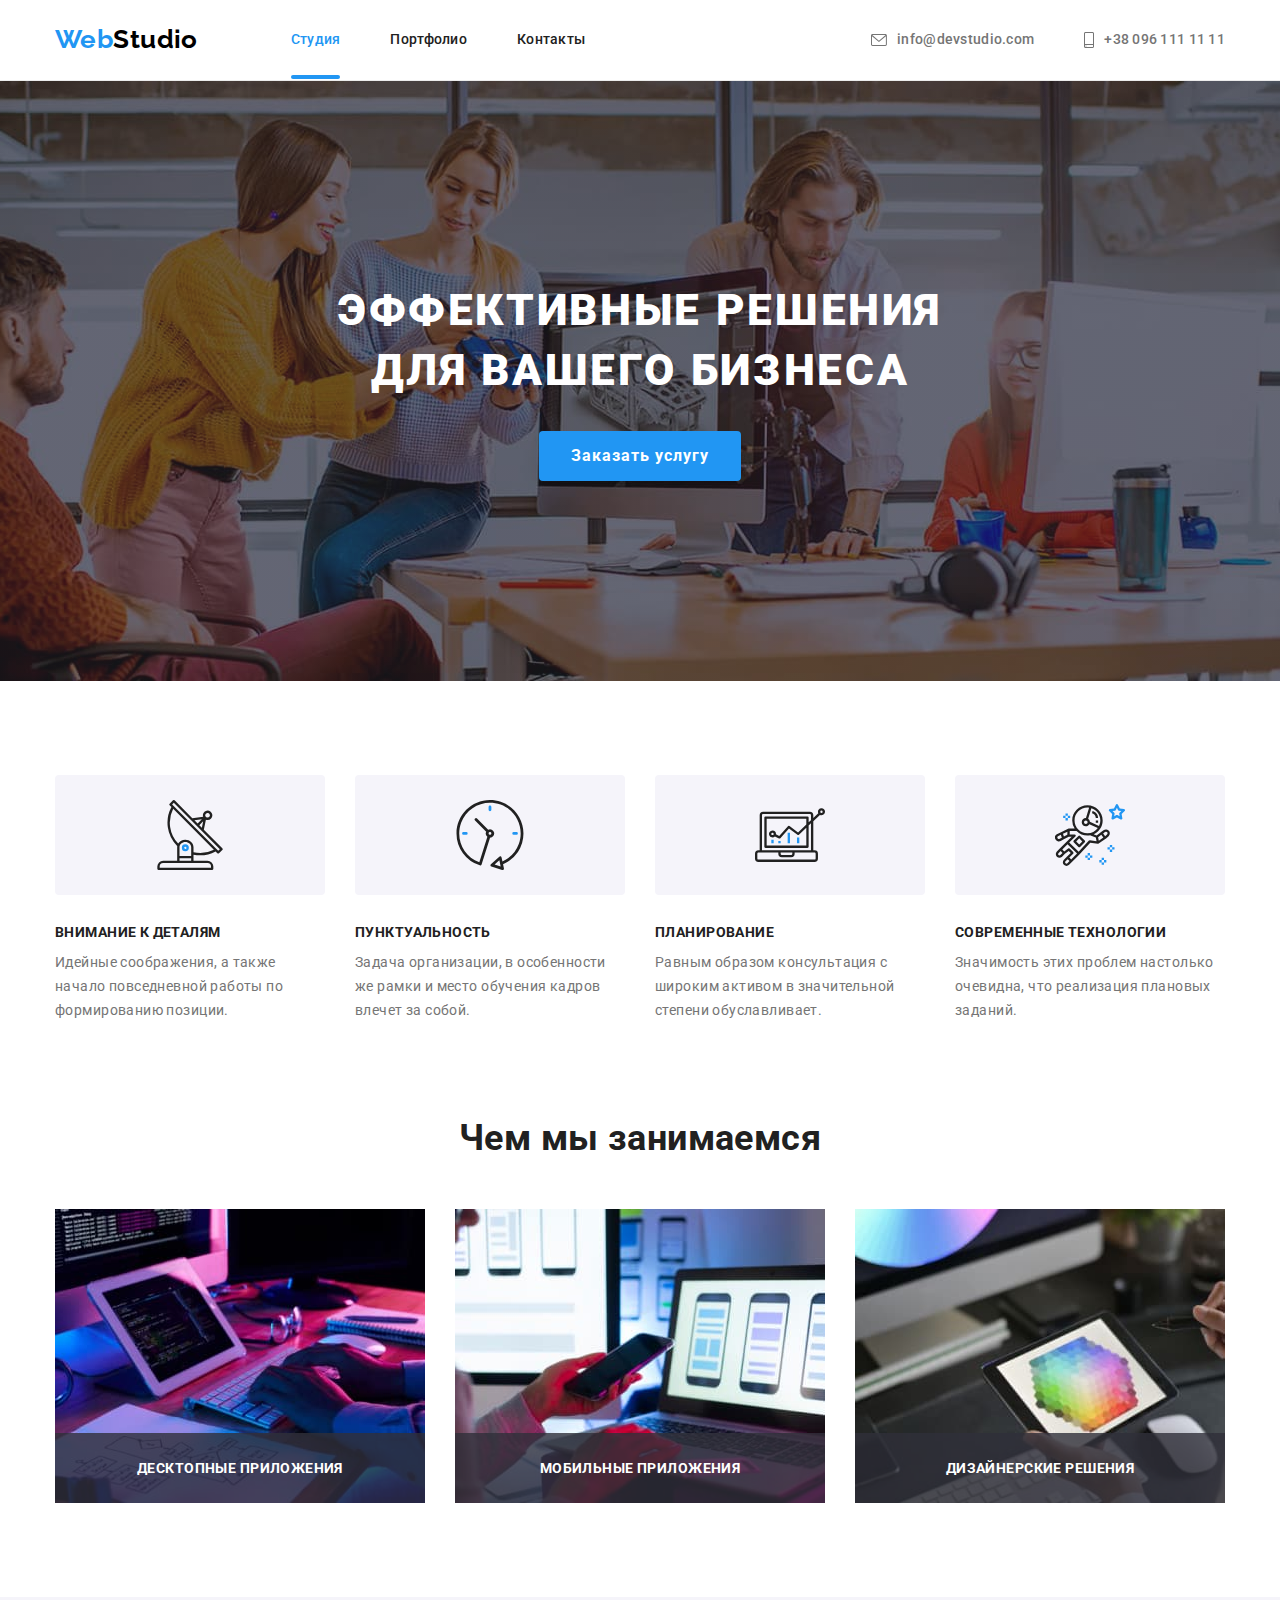
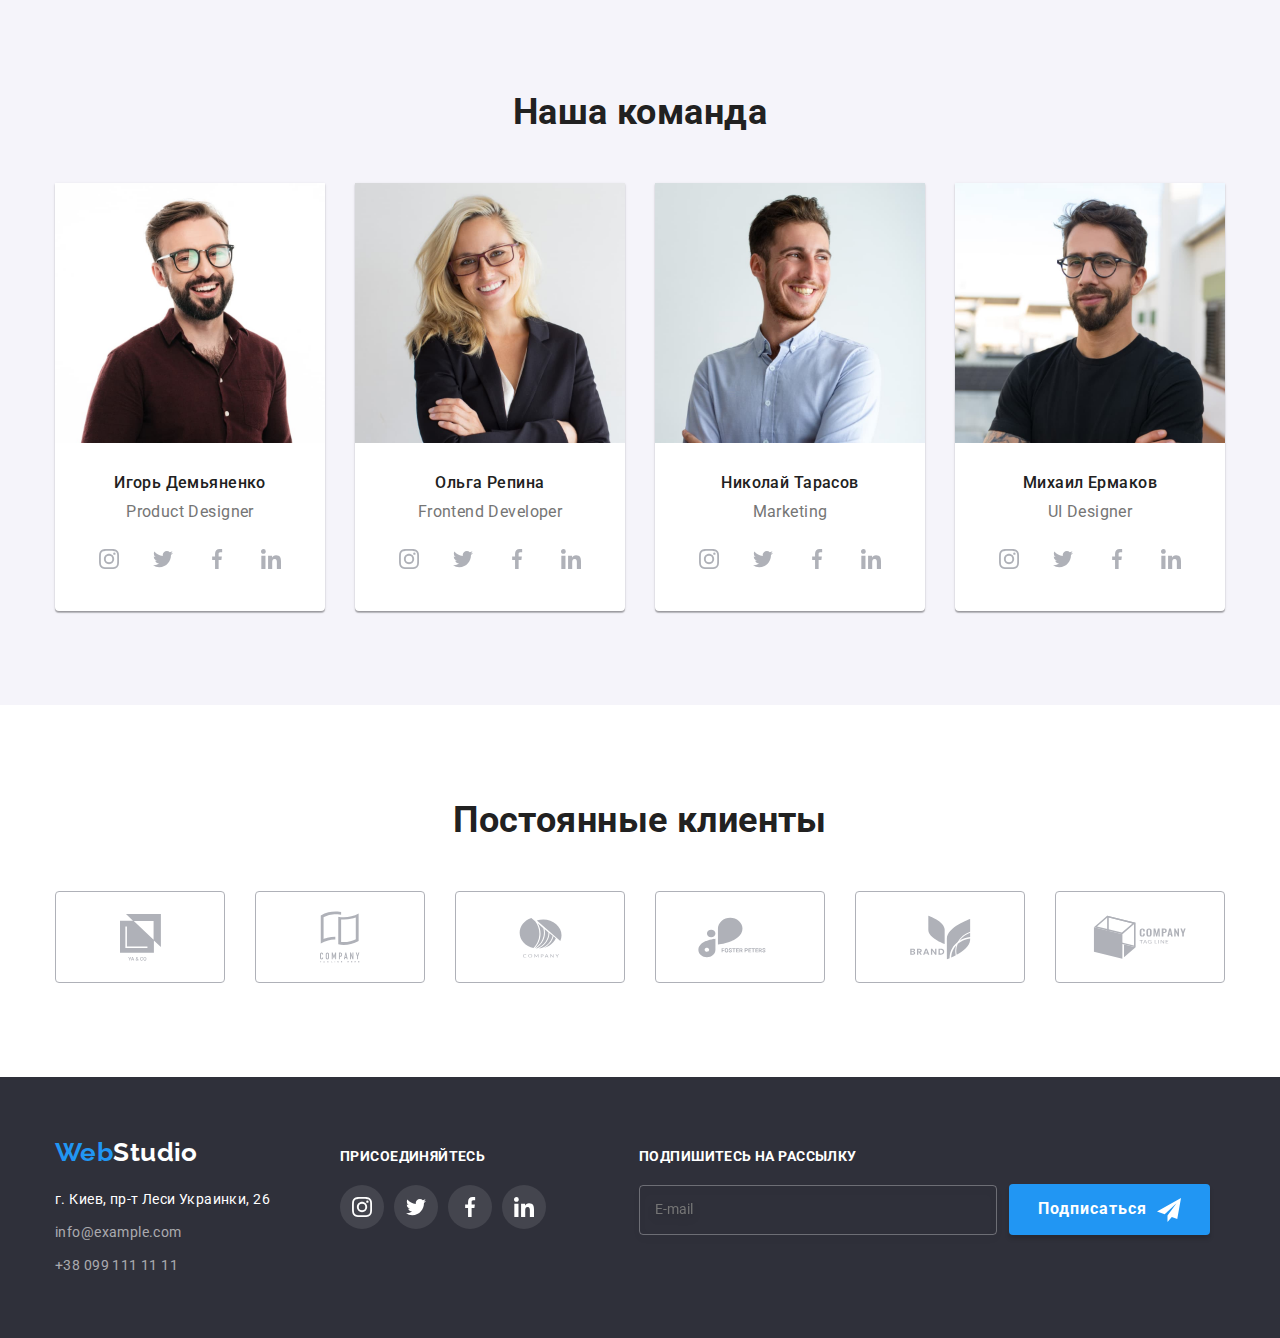
==== index.html @ ed062970 "footer form" ====
<!DOCTYPE html>
<html lang="ru">
<head>
    <meta charset="UTF-8">
    <meta http-equiv="X-UA-Compatible" content="IE=edge">
    <meta name="viewport" content="width=device-width, initial-scale=1.0">
    <title>Студия</title>
    <link rel="preconnect" href="https://fonts.googleapis.com">
    <link rel="preconnect" href="https://fonts.gstatic.com" crossorigin>
    <link href="https://fonts.googleapis.com/css2?family=Raleway:wght@700&family=Roboto:wght@400;500;700;900&display=swap"
        rel="stylesheet">
    <link rel="stylesheet" href="https://cdnjs.cloudflare.com/ajax/libs/modern-normalize/1.1.0/modern-normalize.min.css">
    <link rel="stylesheet" href="./css/styles.css"/>
</head>
<body>
    <header>
        <div class="container header">
            <nav class="nav"><a href="./index.html" class="logo logo-black"><span class="accent">Web</span>Studio</a>            
                <ul class="nav-list">
                    <li><a href="./index.html" class="nav-link current">Студия</a> </li>
                    <li><a href="./portfolio.html" class="nav-link">Портфолио</a> </li>
                    <li><a href="#" class="nav-link">Контакты</a> </li>
                </ul>
            </nav>
            <ul class="contact">
                <li>
                    <a href="mailto:info@devstudio.com" class="contacts-link">
                        <svg class="envelope" width="16" height="12">
                            <use href="./img/symbol-defs.svg#envelope"></use>
                        </svg>
                        info@devstudio.com</a>
                </li>
                <li>
                    <a href="tel:+380961111111" class="contacts-link">
                        <svg class="smartphone" width="10" height="16">
                            <use href="./img/symbol-defs.svg#smartphone"></use>
                        </svg>
                        +38 096 111 11 11</a>
                </li>
            </ul>  
        </div>
    </header>
    <main>
        <!-- Секція Hero -->
        <section class="hero overlay">
            <div class="container">
                <h1 class="main-title">Эффективные решения для вашего бизнеса</h1>
                <button type="button" class="main-button button" data-modal-open>
                    Заказать услугу
                </button>                
            </div>           
        </section>
        <!-- Наші особливості -->
        <section class="features section">
            <div class="container">
                <h2 class="visually-hidden">Наши особенности</h2>
                <ul class="feature-list">
                    <li>
                        <div class="feature-box">
                            <svg class="antenna" width="70" height="70">
                                <use href="./img/symbol-defs.svg#antenna"></use>
                            </svg>
                        </div>
                        <h3 class="feature-title">Внимание к деталям</h3>
                        <p class="feature-text">Идейные соображения, а также начало повседневной работы по формированию позиции.</p>
                    </li>
                    <li>
                        <div class="feature-box">
                            <svg class="clock" width="70" height="70">
                                <use href="./img/symbol-defs.svg#clock"></use>
                            </svg>
                        </div>
                        <h3 class="feature-title">Пунктуальность</h3>
                        <p class="feature-text">Задача организации, в особенности же рамки и место обучения кадров влечет за собой.</p>
                    </li>
                    <li>
                        <div class="feature-box">
                            <svg class="diagram" width="70" height="70">
                                <use href="./img/symbol-defs.svg#diagram"></use>
                            </svg>
                        </div>
                        <h3 class="feature-title">Планирование</h3>
                        <p class="feature-text">Равным образом консультация с широким активом в значительной степени обуславливает.</p>
                    </li>
                    <li>
                        <div class="feature-box">
                            <svg class="astronaut" width="70" height="70">
                                <use href="./img/symbol-defs.svg#astronaut"></use>
                            </svg>
                        </div>
                        <h3 class="feature-title">Современные технологии</h3>
                        <p class="feature-text">Значимость этих проблем настолько очевидна, что реализация плановых заданий.</p>
                    </li>
                </ul>
            </div>
        </section>
        <!-- чим ми займаємось -->
        <section class="section works">
            <div class="container">
                <h2 class="secondary-title">Чем мы занимаемся</h2>
                <ul class="works-list">
                    <li>
                        <img src="./img/box1.jpg" alt="Верстка сайтов" width="370" class="no-gap">
                        <p class="work-description">Десктопные приложения</p>
                    </li>
                    <li>
                        <img src="./img/box2.jpg" alt="Создание мобильных приложений" width="370" class="no-gap">
                        <p class="work-description">Мобильные приложения</p>
                    </li>
                    <li>
                        <img src="./img/box3.jpg" alt="Разработка дизайна" width="370" class="no-gap">
                        <p class="work-description">Дизайнерские решения</p>
                    </li>
                </ul>
            </div>
        </section>
        <!-- наша команда -->
        <section class="team section">
            <div class="container">
                <h2 class="secondary-title">Наша команда</h2>
                <ul class="team-list">
                    <li class="team-link">
                        <img src="./img/team1.jpg" alt="Игорь Демьяненко" width="270">
                        <h3 class="team-title">Игорь Демьяненко</h3>
                        <p class="team-text">Product Designer</p>

                        <ul>
                            <li class="team-social">
                                <a href="#">
                                    <svg class="instagram" width="20" height="20">
                                        <use href="./img/symbol-defs.svg#instagram"></use>
                                    </svg>
                                </a>
                            </li>
                            <li class="team-social">
                                <a href="#">
                                    <svg class="twitter" width="20" height="20">
                                        <use href="./img/symbol-defs.svg#twitter"></use>
                                    </svg>
                                </a>
                            </li>
                            <li class="team-social">
                                <a href="#">
                                    <svg class="facebook" width="20" height="20">
                                        <use href="./img/symbol-defs.svg#facebook"></use>
                                    </svg>
                                </a>
                            </li>
                            <li class="team-social">
                                <a href="#">
                                    <svg class="linkedin" width="20" height="20">
                                        <use href="./img/symbol-defs.svg#linkedin"></use>
                                    </svg>
                                </a>
                            </li>
                        </ul>
                    </li>
                    <li class="team-link">
                        <img src="./img/team2.jpg" alt="Ольга Репина" width="270">
                        <h3 class="team-title">Ольга Репина</h3>
                        <p class="team-text">Frontend Developer</p>
                        <ul>
                            <li class="team-social">
                                <a href="#">
                                    <svg class="instagram" width="20" height="20">
                                        <use href="./img/symbol-defs.svg#instagram"></use>
                                    </svg>
                                </a>
                            </li>
                            <li class="team-social">
                                <a href="#">
                                    <svg class="twitter" width="20" height="20">
                                        <use href="./img/symbol-defs.svg#twitter"></use>
                                    </svg>
                                </a>
                            </li>
                            <li class="team-social">
                                <a href="#">
                                    <svg class="facebook" width="20" height="20">
                                        <use href="./img/symbol-defs.svg#facebook"></use>
                                    </svg>
                                </a>
                            </li>
                            <li class="team-social">
                                <a href="#">
                                    <svg class="linkedin" width="20" height="20">
                                        <use href="./img/symbol-defs.svg#linkedin"></use>
                                    </svg>
                                </a>
                            </li>
                        </ul>
                    </li>
                    <li class="team-link">
                        <img src="./img/team3.jpg" alt="Николай Тарасов" width="270">
                        <h3 class="team-title">Николай Тарасов</h3>
                        <p class="team-text">Marketing</p>
                        <ul>
                            <li class="team-social">
                                <a href="#">
                                    <svg class="instagram" width="20" height="20">
                                        <use href="./img/symbol-defs.svg#instagram"></use>
                                    </svg>
                                </a>
                            </li>
                            <li class="team-social">
                                <a href="#">
                                    <svg class="twitter" width="20" height="20">
                                        <use href="./img/symbol-defs.svg#twitter"></use>
                                    </svg>
                                </a>
                            </li>
                            <li class="team-social">
                                <a href="#">
                                    <svg class="facebook" width="20" height="20">
                                        <use href="./img/symbol-defs.svg#facebook"></use>
                                    </svg>
                                </a>
                            </li>
                            <li class="team-social">
                                <a href="#">
                                    <svg class="linkedin" width="20" height="20">
                                        <use href="./img/symbol-defs.svg#linkedin"></use>
                                    </svg>
                                </a>
                            </li>
                        </ul>
                    </li>
                    <li class="team-link">
                        <img src="./img/team4.jpg" alt="Михаил Ермаков" width="270">
                        <h3 class="team-title">Михаил Ермаков</h3>
                        <p class="team-text">UI Designer</p>
                        <ul>
                            <li class="team-social">
                                <a href="#">
                                    <svg class="instagram" width="20" height="20">
                                        <use href="./img/symbol-defs.svg#instagram"></use>
                                    </svg>
                                </a>
                            </li>
                            <li class="team-social">
                                <a href="#">
                                    <svg class="twitter" width="20" height="20">
                                        <use href="./img/symbol-defs.svg#twitter"></use>
                                    </svg>
                                </a>
                            </li>
                            <li class="team-social">
                                <a href="#">
                                    <svg class="facebook" width="20" height="20">
                                        <use href="./img/symbol-defs.svg#facebook"></use>
                                    </svg>
                                </a>
                            </li>
                            <li class="team-social">
                                <a href="#">
                                    <svg class="linkedin" width="20" height="20">
                                        <use href="./img/symbol-defs.svg#linkedin"></use>
                                    </svg>
                                </a>
                            </li>
                        </ul>
                    </li>
                </ul>
            </div>
        </section>

        <!-- постійні клієнти -->
        <section class="section">
            <div class="container">
                <h2 class="secondary-title">Постоянные клиенты</h2>
                <ul class="clients-list">
                    <li class="clients-item">
                        <a href="#">
                            <svg class="client1" width="41" height="47">
                                <use href="./img/symbol-defs.svg#client1"></use>
                            </svg>
                        </a>
                    </li>
                    <li class="clients-item">
                        <a href="#">
                            <svg class="client2" width="40" height="52">
                                <use href="./img/symbol-defs.svg#client2"></use>
                            </svg>
                        </a>
                    </li>
                    <li class="clients-item">
                        <a href="#">
                            <svg class="client3" width="43" height="41">
                                <use href="./img/symbol-defs.svg#client3"></use>
                            </svg>
                        </a>
                    </li>
                    <li class="clients-item">
                        <a href="#">
                            <svg class="client4" width="84" height="41">
                                <use href="./img/symbol-defs.svg#client4"></use>
                            </svg>
                        </a>
                    </li>
                    <li class="clients-item">
                        <a href="#">
                            <svg class="client5" width="63" height="45">
                                <use href="./img/symbol-defs.svg#client5"></use>
                            </svg>
                        </a>
                    </li>
                    <li class="clients-item">
                        <a href="#">
                            <svg class="client6" width="94" height="44">
                                <use href="./img/symbol-defs.svg#client6"></use>
                            </svg>
                        </a>
                    </li>
                </ul>                
            </div>
        </section>
    </main>
    <footer>
        <div class="container footer-box">
            <div class="footer-contacts">
                <a href="./index.html" class="logo logo-white"><span class="accent">Web</span>Studio</a>
                <address class="address">
                    <ul>
                        <li>г. Киев, пр-т Леси Украинки, 26</li>
                        <li><a href="mailto:info@example.com" class="address-link">info@example.com</a></li>
                        <li><a href="tel:+380991111111" class="address-link">+38 099 111 11 11</a></li>
                    </ul>
                </address>
            </div>
            <div class="footer-stbox">
                <strong class="social-strong">присоединяйтесь</strong>
                <ul class="footer-list">
                    <li class="footer-social">
                        <a href="#">
                            <svg class="instagram" width="20" height="20">
                                <use href="./img/symbol-defs.svg#instagram"></use>
                            </svg>
                        </a>
                    </li>
                    <li class="footer-social">
                        <a href="#">
                            <svg class="twitter" width="20" height="20">
                                <use href="./img/symbol-defs.svg#twitter"></use>
                            </svg>
                        </a>
                    </li>
                    <li class="footer-social">
                        <a href="#">
                            <svg class="facebook" width="20" height="20">
                                <use href="./img/symbol-defs.svg#facebook"></use>
                            </svg>
                        </a>
                    </li>
                    <li class="footer-social">
                        <a href="#">
                            <svg class="linkedin" width="20" height="20">
                                <use href="./img/symbol-defs.svg#linkedin"></use>
                            </svg>
                        </a>
                    </li>
                </ul>
            </div>
            <div class="subscr">
                <strong class="social-strong">Подпишитесь на рассылку</strong>
                <form class="subscr-form">
                    <label class="subscr-title">                 
                        <input class="subscr-input" type="email" name="user-email" placeholder="E-mail">
                    </label>
                    <button class="button subscr-button" type="submit">Подписаться
                        <svg class="subscr-svg" width="24" height="24">
                            <use href="./img/symbol-defs.svg#send-form"></use>
                        </svg>
                    </button>
                </form>
            </div>
<!-- 
            <div class="subscr">
                <form class="subscr-form">
                    <label class="subscr-title"><span class="span-strong">Подпишитесь на рассылку</span> 
                        <input class="subscr-input" type="email" name="user-email" placeholder="E-mail">
                    </label>
                    <button class="button subscr-button" type="submit">Подписаться
                        <svg class="subscr-svg" width="24" height="24">
                            <use href="./img/symbol-defs.svg#send-form"></use>
                        </svg>
                    </button>
                </form>
            </div> -->
            



        </div>
    </footer>    

<!-- Modal window -->
    <div  class="backdrop is-hidden" data-modal>
        <div class="modal">
            <button type="button" class="modal-button" data-modal-close>                
                <svg class="close" width="11" height="11">
                    <use href="./img/symbol-defs.svg#close"></use>
                </svg>                
            </button>
        </div>
    </div>

    <script src="./js/modal.js"></script>
</body>
</html>
---- css/styles.css ----
.visually-hidden {
  position: absolute;
  width: 1px;
  height: 1px;
  margin: -1px;
  border: 0;
  padding: 0;
  
  white-space: nowrap;
  clip-path: inset(100%);
  clip: rect(0 0 0 0);
  overflow: hidden;
}

:root {
  --primary-text-color: #212121;
  --secondary-text-color: #757575;
  --primary-white-color: #FFFFFF;
  --accent-colour: #2196F3;
  --footer-gray: rgba(255, 255, 255, 0.6);
  --main-background: #FFFFFF;
  --secondary-background: #2F303A;
  --alternative-background: #F5F4FA;
  --logo-black: #000000;

  --cubic-bezier-stand: cubic-bezier(0.4, 0, 0.2, 1);
}

/* font-family: 'Raleway',
sans-serif;

font-family: 'Roboto',
sans-serif; */

ul {
  list-style: none;
  margin: 0;
  padding-left: 0;
}
h1, h2, h3, h4, h5, p {
  margin: 0;
}

a {
  text-decoration: none;
}

img {
	display: block;
	max-width: 100%;
	height: auto;
}


body {
  font-family: 'Roboto', sans-serif;
  letter-spacing: 0.03em;
  font-size: 14px;
  /* font-style: normal; */
  /* font-weight: 400; */
  color: var(--primary-text-color);
  background-color: var(--main-background);  
}

.container {
  width: 1200px;
  padding-left: 15px;
  padding-right: 15px;
  margin-left: auto;
  margin-right: auto;
}
.section {
  padding-top: 94px;
  padding-bottom: 94px;
}

/* Header-styles */

.header {
  display: flex;
  align-items: center;
}

.nav{display: flex;}

.nav-list {
  display: flex;
  align-items: center;
}
.nav-list> li:not(:last-child) {
  margin-right: 50px;
}

.contact>li:not(:last-child) {
  margin-right: 50px;
}

.contact {
  display: flex;
  margin-left: auto;
}

.nav .logo {
  padding-top: 24px;
  padding-bottom: 25px;
  margin-right: 93px;
}

header {
  border-bottom: 1px solid #ECECEC;
}

.logo {
  font-family: 'Raleway',
  sans-serif;
  font-weight: 700;
  font-size: 26px;
  line-height: 1.19;
}
.logo-black {
  color: var(--logo-black);
}
.logo-white {
  color: var(--primary-white-color)
}
.logo .accent {
  color: var(--accent-colour);
}

.nav-link {
  font-weight: 500;
  line-height: 1.14;
  letter-spacing: 0.02em;
  
  color: var(--primary-text-color);

  padding-top: 32px;
  padding-bottom: 32px;
  position: relative;

  transition: color 250ms var(--cubic-bezier-stand);
}


.current::after {

  content: "";

  width: 100%;
  height: 4px;
  border-radius: 2px;
  background-color: var(--accent-colour);
  left: 0;
  bottom: 0;

  position: absolute;
  display: inline-block;
}

.nav-link.current {
  color: var(--accent-colour);
}

.nav-link:hover,
.nav-link:focus,
.contacts-link:hover,
.contacts-link:focus
{
  color: var(--accent-colour);
}

.contacts-link {
  font-weight: 500;
  line-height: 1.14;
  letter-spacing: 0.02em;

  color: var(--secondary-text-color);
  transition: color 250ms var(--cubic-bezier-stand);
}

.contacts-link {
  display: flex;
  align-items: center
}

.envelope,
.smartphone {
  margin-right: 10px;
  fill: currentColor;

  transition: color 250ms var(--cubic-bezier-stand);
}
.envelope:hover
.smartphone:hover {
  fill: var(--accent-colour);
}

/* .contacts-link::before {
  content: "";
  background-image: url(../img/envelope.svg);
  background-size: contain;
  width: 16px;
  height: 12px;
  display: inline-block;
  margin-right: 20px;
} */

/* HERO */

.hero {
  text-align: center;
  padding: 200px 0;
  background-color: var(--secondary-background);
}
.overlay {
  height: 600px;
  max-width: 1600px;
  margin-left: auto;
  margin-right: auto;

  background-size: cover;
  background-repeat: no-repeat;
  background-position: center;

  background-image: linear-gradient(to right, rgba(47, 48, 58, 0.4),
  rgba(47, 48, 58, 0.4)  
  ), url(../img/Img-bg.jpg)

}

.main-title {
  width: 700px;
  margin-left: auto;
  margin-right: auto;
  margin-bottom: 30px;

  font-weight: 900;
  font-size: 44px;
  line-height: 1.36;
  text-align: center;
  letter-spacing: 0.06em;
  text-transform: uppercase;

  color: var(--primary-white-color);
}

.button {
  font-weight: 700;
  font-size: 16px;
  line-height: 1.88;
  letter-spacing: 0.06em;

  border: 0;
  border-radius: 4px;
  display: inline-block;
  
  color: var(--primary-white-color);
  background-color: var(--accent-colour);
  box-shadow: 0px 4px 4px rgba(0, 0, 0, 0.15);

  cursor: pointer;
  font-family: inherit;
  font-style: inherit;

  transition: background-color 250ms var(--cubic-bezier-stand);
}

.main-button {
  padding: 10px 32px;
}

.main-button:hover {
  background-color: #188CE8;
}

/* Наші особливості */

.feature-list {
  display: flex;
}

.feature-list> li:not(:last-child) {
  margin-right: 30px;
}
.feature-list> li {width: 270px;}

.feature-title {
  font-size: 14px;
  line-height: 1.14;
  text-transform: uppercase;

  margin-bottom: 10px;
}

.feature-text {
  line-height: 1.71;

  color: var(--secondary-text-color);
}

.feature-box {
  width: 270px;
  height: 120px;
  background-color: var(--alternative-background);
  border-radius: 4px;

  display: flex;
  justify-content: center;
  align-items: center;
  margin-bottom: 30px;
}


.secondary-title {
  font-size: 36px;
  line-height: 1.17;
  text-align: center;
  margin-bottom: 50px;
}

.works {
  padding-top: 0;
}
.works-list {
  display: flex;
  justify-content: space-between;
}

.no-gap {
  display: block;
}

.works-list li {
  position: relative;
}

.work-description {
  position: absolute;
  left: 0;
  bottom: 0;

  display: flex;
  justify-content: center;
  align-items: center;
  width: 100%;
  height: 70px;

  color: var(--primary-white-color);
  background-color: rgba(47, 48, 58, 0.8);
  text-transform: uppercase;
  font-weight: 700;
}

/* наша команда */

.team {
  font-size: 16px;
  line-height: 1.19;

  background-color: var(--alternative-background);
}

.team-list {
  display: flex;
  justify-content: space-between;
}

.team-link {
  background-color: var(--main-background);
  text-align: center;

  box-shadow: 0px 1px 3px rgba(0, 0, 0, 0.12), 0px 1px 1px rgba(0, 0, 0, 0.14), 0px 2px 1px rgba(0, 0, 0, 0.2);
    border-radius: 0px 0px 4px 4px;
}

.team-link> img {
  margin-bottom: 30px;
}

.team-title {
  font-weight: 500;
  margin-bottom: 10px;
  font-size: 16px;
}

.team-text {
  color: var(--secondary-text-color);
  margin-bottom: 16px;
}

.team-link > ul {
  display: flex;
  margin-right: 32px;
  margin-left: 32px;
  margin-bottom: 30px;

}

.team-social {
  width: 44px;
  height: 44px;


}
.team-social:not(:last-child) {
  margin-right: 10px;
}

.team-social a {
  display: flex;
  align-items: center;
  justify-content: center;

  fill: #AFB1B8;

  width: 100%;
  height: 100%;
  border-radius: 50%;

  transition: background-color 250ms var(--cubic-bezier-stand), fill 250ms var(--cubic-bezier-stand); 
}

.team-social a:hover,
.team-social a:focus {
  fill: var(--main-background);
  background-color: var(--accent-colour);
}

/* постійні клієнти */

.clients-list {
  fill: #AFB1B8;
  display: flex;
  justify-content: space-between;
}

.clients-item {
  width: 170px;
  height: 92px;
}
.clients-item > a {
  width: 100%;
  height: 100%;

  border: 1px solid #AFB1B8;
  border-radius: 4px;

  display: flex;
  justify-content: center;
  align-items: center;  

  transition: border 250ms var(--cubic-bezier-stand), fill 250ms var(--cubic-bezier-stand);
}

.clients-item > a:hover,
.clients-item > a:focus {
  fill: var(--accent-colour);
  border: 1px solid var(--accent-colour);
}


/* footer */
footer {
  background-color: var(--secondary-background);
  padding: 60px 0;
}

.footer-box {
  display: flex;
  align-items: baseline;
}
.footer-contacts {
  margin-right: 70px;
}

.address {
  line-height: 1.71;
  font-style: normal;
  margin-top: 20px;

  color: var(--primary-white-color);
}
.address > ul {
  display: inline-block;
}

.address-link {
  color: var(--footer-gray);
  margin-top: 9px;
  display: inline-block;

  transition: color 250ms var(--cubic-bezier-stand);
}
.address-link:hover,
.address-link:focus {
  color: var(--accent-colour);
}

.social-strong {
  line-height: 1.14;
  text-transform: uppercase;
  color: var(--primary-white-color);
}

.footer-list{
  display: flex;
  margin-top: 20px;
}

.footer-social {
  width: 44px;
  height: 44px;
  fill: var(--primary-white-color);
}

.footer-social:not(:last-child) {
  margin-right: 10px;
}

.footer-social a {
  display: flex;
  align-items: center;
  justify-content: center;

  width: 100%;
  height: 100%;
  border-radius: 50%;

  background-color: rgba(255, 255, 255, 0.1);

  transition: background-color 250ms var(--cubic-bezier-stand);
}

.footer-social a:hover,
.footer-social a:focus {
  background-color: var(--accent-colour);
}
/* 
.team-link > ul {
  display: flex;
  margin-right: 32px;
  margin-left: 32px;
  margin-bottom: 30px;
}

.team-social:not(:last-child) {
  margin-right: 10px;
} */

/* subscription form */

.subscr {
  margin-left: 93px;
}

.subscr-form {
  display: flex;
  justify-content: center;
  align-items: flex-end;
}
.subscr-input {
  width: 358px;

  padding: 15px;
  margin-right: 12px;
  line-height: 1.25;
  color: rgba(255, 255, 255, 0.6);

  border: 1px solid rgba(255, 255, 255, 0.3);
  border-radius: 4px;
  filter: drop-shadow(0px 4px 4px rgba(0, 0, 0, 0.15));

  background-color: transparent;
  margin-top: 20px;
}


.subscr-button {
  padding: 10px 29px;

  display: flex;
  justify-content: center;
  align-items: center;
}
.subscr-button:hover {
  background-color: #188CE8;
}

.subscr-svg {
  margin-left: 10px;
}



.span-strong {

  line-height: 1.14;
  text-transform: uppercase;
  color: var(--primary-white-color);
}

/* Модальне вікно */

.backdrop {
  position: fixed;
  top: 0;
  left: 0;
  width: 100%;
  height: 100%;
  /* width: 100vw;
  height: 100vw; */
  background-color: rgba(0, 0, 0, 0.2);

  opacity: 1;  
  transition: opacity 250ms linear;
  }

.backdrop.is-hidden {
  opacity: 0;
  pointer-events: none;
  /* visibility: visible; */
  visibility: hidden;
}

.backdrop.is-hidden .modal {
  transform: translate(-50%, -50%) scale(0.5);

}

.modal {
  position: absolute;
  top: 50%;
  left: 50%;
  display: flex;
  justify-content: flex-end;

  width: 528px;
  height: 581px;
  padding: 8px;

  background-color: #FFFFFF;
  box-shadow: 0px 1px 3px rgba(0, 0, 0, 0.12), 0px 1px 1px rgba(0, 0, 0, 0.14), 0px 2px 1px rgba(0, 0, 0, 0.2);
  border-radius: 4px; 

  transform: translate(-50%, -50%) scale(1);

  transition: transform 250ms cubic-bezier(.23,.79,.83,.67);
}


.modal-button {
  display: flex;
  justify-content:center;
  align-items: center;

  cursor: pointer;
  padding: 0;
  width: 30px;
  height: 30px;

  border: 1px solid rgba(0, 0, 0, 0.1);
  border-radius: 50%;

  background-color: var(--main-background)
}

.close {
  fill: var(--logo-black)
}


/* portfolio */
/* Фільтр */

.filter {
  display: flex;
  justify-content: center;
  margin-bottom: 50px;
}

.filter> li:not(:last-child) {
  margin-right: 8px;
}

.button-filter {
  font-weight: 500;
  font-size: 16px;
  line-height: 1.62;
  text-align: center;
  letter-spacing: 0.03em;

  background: var(--alternative-background);
  border: 0;
  border-radius: 4px;
  padding: 6px 22px;
  display: inline-block;

  cursor: pointer;
  font-family: inherit;
  font-style: inherit;

  transition: box-shadow 250ms var(--cubic-bezier-stand), background-color 250ms var(--cubic-bezier-stand), color 250ms var(--cubic-bezier-stand);
}
.button-filter:hover,
.button-filter:focus {
  color: var(--main-background);
  background-color: var(--accent-colour);

  box-shadow: 0px 2px 2px 0px #0000001F;
  box-shadow: 0px 1px 2px 0px #00000014;
  box-shadow: 0px 3px 1px 0px #0000001A;
}
/* < !-- Елементи фільтру --> */

.project-items {
  display: flex;
  flex-wrap: wrap;
  /* justify-content: space-between; */
}

.project-items> li {
  margin-right: 30px;
  margin-bottom: 30px;
  width: calc((100% - 60px) / 3);
  /* gap: 30px; */
}

.project-link {
  display: block;
  transition: box-shadow 250ms var(--cubic-bezier-stand);
}

.project-link:hover,
.project-link:focus {
  box-shadow: 0px 4px 4px 0px #00000040;
  ;
}

.project-items> li:nth-child(3n) {
  margin-right: 0px;
}
.project-items> li:nth-last-child(-n+3) {
  margin-bottom: 0px;
}

.project-link-container {
  border-left: 1px solid #EEEEEE;
  border-bottom: 1px solid #EEEEEE;
  border-right: 1px solid #EEEEEE;

  padding: 20px 24px;
}

.project-title {
  font-size: 18px;
  line-height: 2.00;
  letter-spacing: 0.06em;
  color: var(--primary-text-color);
}

.project-text {
  margin-top: 4px;

  font-size: 16px;
  line-height: 1.88;
  color: var(--secondary-text-color);
}

.project-img {
  position: relative;
  overflow: hidden;
}

.project-overlay {
  position: absolute;
  bottom: 0;
  left: 0;
  width: 100%;
  height: 100%;

  transform: translateY(100%);
  transition: transform 250ms var(--cubic-bezier-stand);
  
  padding: 63px 24px;

  font-size: 18px;
  line-height: 1.56;
  color: var(--primary-white-color);
}

/* Текс і фон окремі при ховері */

/* .project-overlay {
  opacity: 0;
  transition: opacity 500ms cubic-bezier(0.4, 0, 0.2, 1);
}
.project-link:hover .project-overlay {
  opacity: 1;
} */

.project-link:hover .project-overlay {
  transform: translateY(0);
}

.project-img::before {
  content: '';
  position: absolute;

  transform: translateY(100%);
  transition: transform 250ms var(--cubic-bezier-stand);

  bottom: 0;
  left: 0;
  width: 100%;
  height: 100%;

  background-color: rgba(33, 150, 243, 0.9);
}

.project-link:hover .project-img::before {
  transform: translateY(0);
}
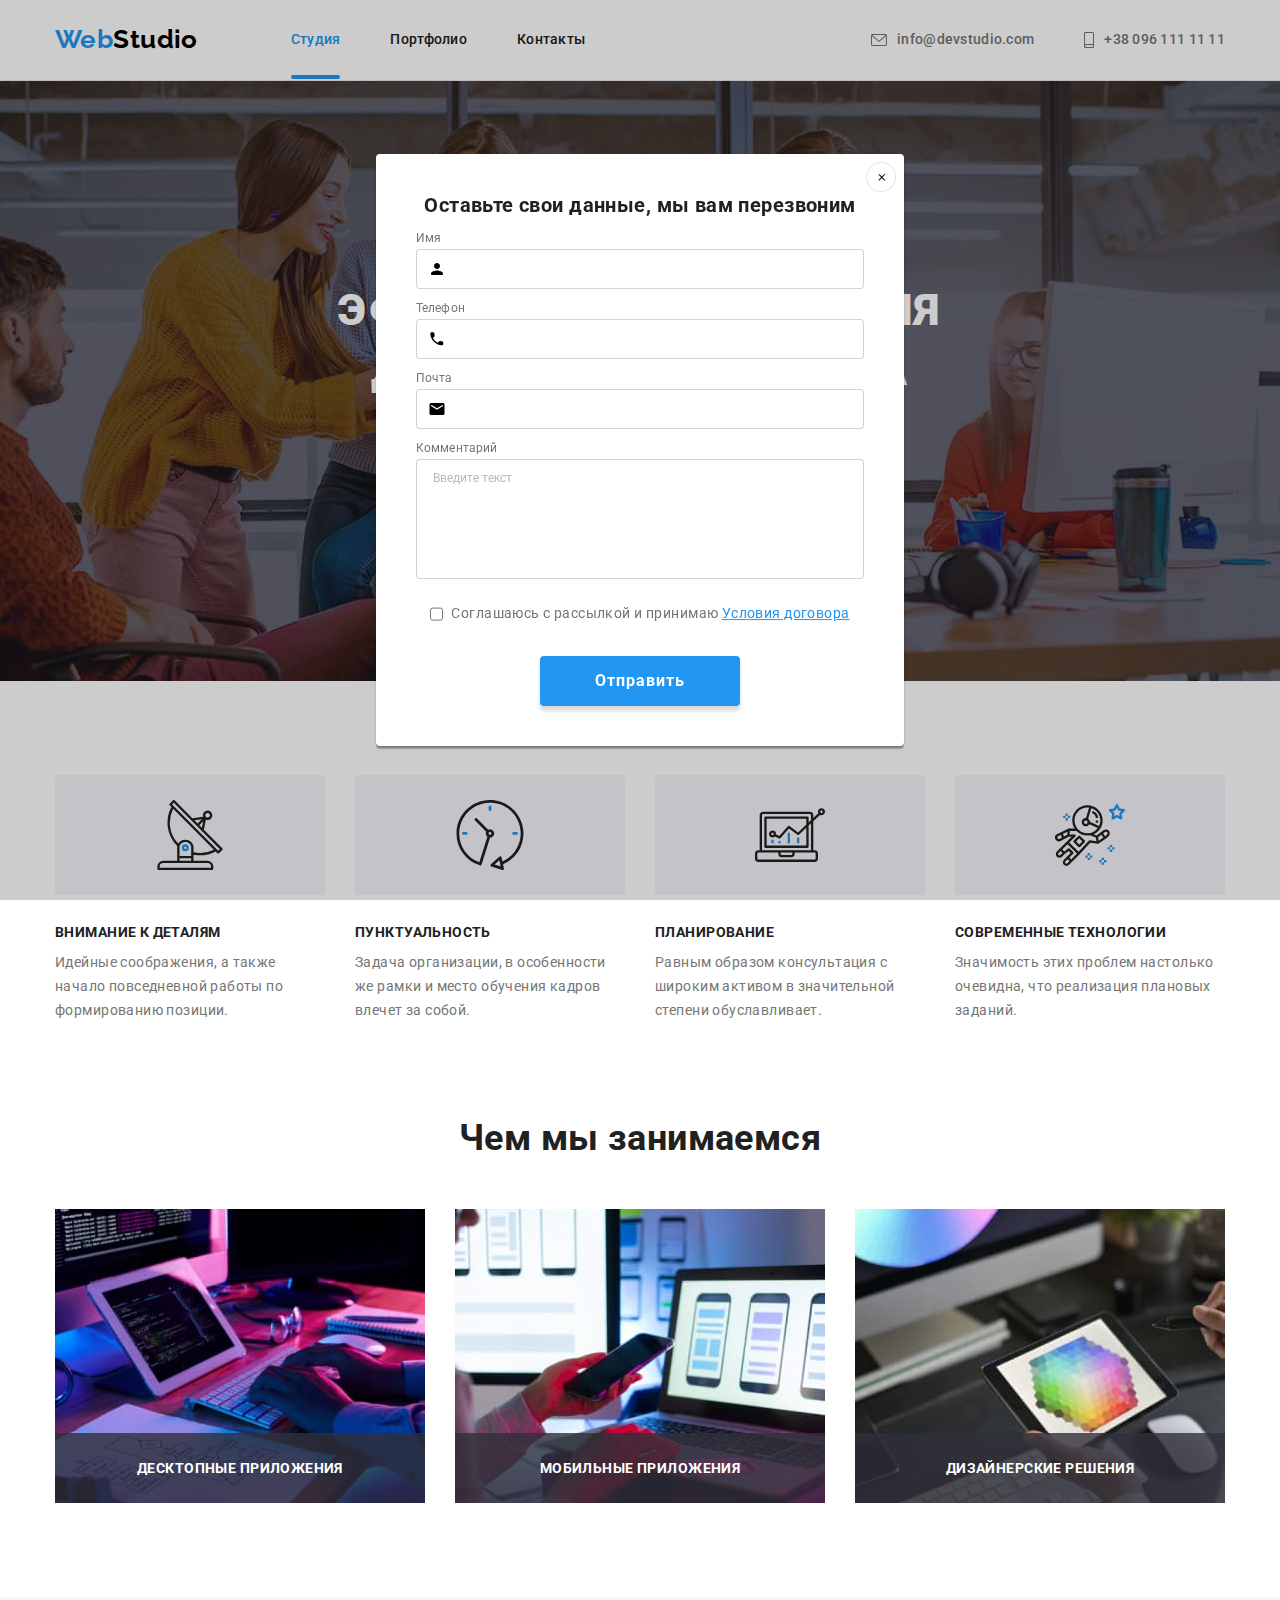
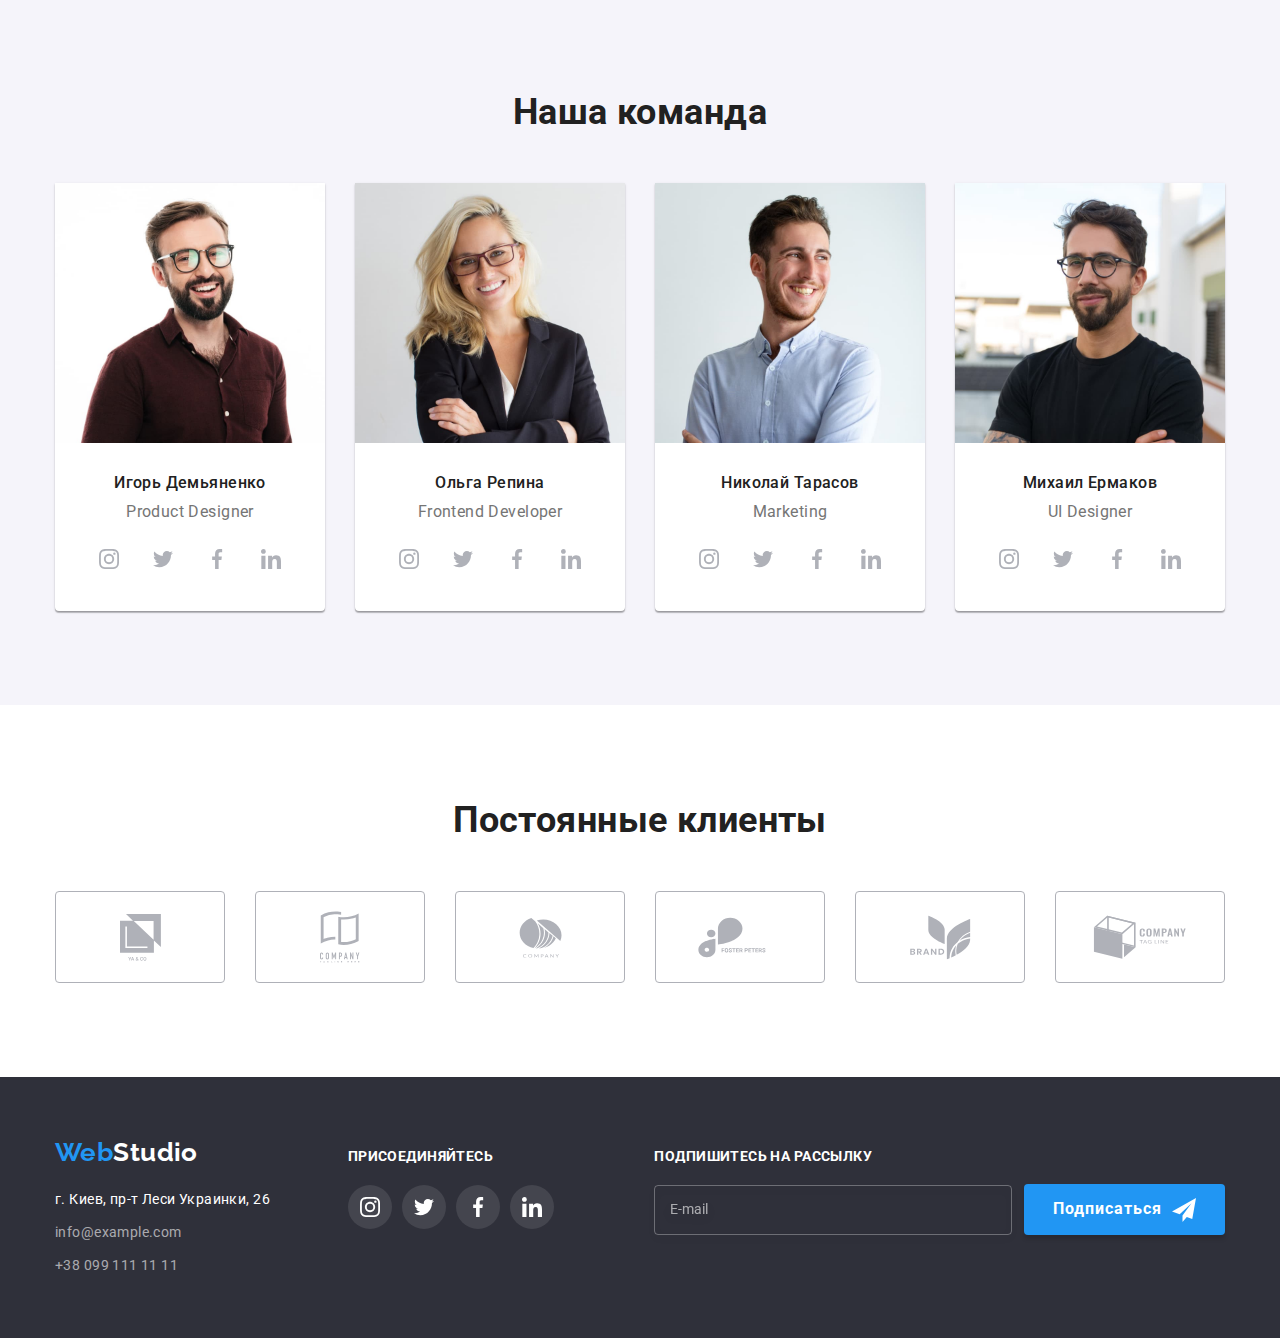
==== commit 7ab231ad: "hodal-form" ====
--- a/index.html
+++ b/index.html
@@ -396,11 +396,55 @@
 <!-- Modal window -->
     <div  class="backdrop is-hidden" data-modal>
         <div class="modal">
-            <button type="button" class="modal-button" data-modal-close>                
+
+            <button type="button" class="modal-button-close" data-modal-close>                
                 <svg class="close" width="11" height="11">
                     <use href="./img/symbol-defs.svg#close"></use>
                 </svg>                
             </button>
+            <h2 class="modal-title">Оставьте свои данные, мы вам перезвоним</h2>
+            <form>
+                <label class="modal-label">Имя
+                    <div class="modal-input-cont" >
+                        <input type="text" name="user-name" class="modal-input">
+                        <svg class="modal-svg" width="18" height="18">
+                            <use href="./img/symbol-defs.svg#person-form"></use>
+                        </svg>
+                    </div>
+                </label>
+                <label class="modal-label">Телефон
+                    <div class="modal-input-cont" >
+                        <input type="tel" name="user-tel" class="modal-input">
+                        <svg class="modal-svg" width="18" height="18">
+                            <use href="./img/symbol-defs.svg#phone-form"></use>
+                        </svg>
+                    </div>
+                </label>
+                <label class="modal-label">Почта
+                    <div class="modal-input-cont">
+                        <input type="email" name="user-email" class="modal-input">
+                        <svg class="modal-svg" width="18" height="18">
+                            <use href="./img/symbol-defs.svg#email-form"></use>
+                        </svg>
+                    </div>
+                </label>
+                <label class="modal-label">Комментарий
+                    <div class="modal-coment-cont">
+                        <textarea name="user-coment" id="user-coment" placeholder="Введите текст" class="textarea-coment modal-input"></textarea>
+                    </div>
+                </label>
+
+                <label class="checkbox">
+                    <input type="checkbox" name="checkbox">
+                    <p class="checkbox-text">
+                        Соглашаюсь с рассылкой и принимаю <a href="#" class="checkbox-link">Условия договора</a>
+                    </p> 
+                </label>
+
+                <button type="submit" class="button button-modal">Отправить</button>   
+
+
+            </form>
         </div>
     </div>
 
--- a/css/styles.css
+++ b/css/styles.css
@@ -468,6 +468,7 @@
 .footer-box {
   display: flex;
   align-items: baseline;
+  justify-content: space-between;
 }
 .footer-contacts {
   margin-right: 70px;
@@ -496,6 +497,10 @@
   color: var(--accent-colour);
 }
 
+.footer-stbox {
+  margin-right: 93px;
+}
+
 .social-strong {
   line-height: 1.14;
   text-transform: uppercase;
@@ -549,13 +554,10 @@
 
 /* subscription form */
 
-.subscr {
-  margin-left: 93px;
-}
 
 .subscr-form {
   display: flex;
-  justify-content: center;
+  justify-content: flex-end;
   align-items: flex-end;
 }
 .subscr-input {
@@ -564,7 +566,7 @@
   padding: 15px;
   margin-right: 12px;
   line-height: 1.25;
-  color: rgba(255, 255, 255, 0.6);
+  color: var(--primary-white-color);
 
   border: 1px solid rgba(255, 255, 255, 0.3);
   border-radius: 4px;
@@ -574,6 +576,9 @@
   margin-top: 20px;
 }
 
+.subscr-input::placeholder {
+  color: rgba(255, 255, 255, 0.6);
+}
 
 .subscr-button {
   padding: 10px 29px;
@@ -615,12 +620,12 @@
   transition: opacity 250ms linear;
   }
 
-.backdrop.is-hidden {
+/* .backdrop.is-hidden {
   opacity: 0;
   pointer-events: none;
   /* visibility: visible; */
   visibility: hidden;
-}
+} */
 
 .backdrop.is-hidden .modal {
   transform: translate(-50%, -50%) scale(0.5);
@@ -631,12 +636,12 @@
   position: absolute;
   top: 50%;
   left: 50%;
-  display: flex;
-  justify-content: flex-end;
+  /* display: flex; */
+  /* justify-content: flex-end; */
 
   width: 528px;
-  height: 581px;
-  padding: 8px;
+  min-height: 581px;
+  padding: 40px;
 
   background-color: #FFFFFF;
   box-shadow: 0px 1px 3px rgba(0, 0, 0, 0.12), 0px 1px 1px rgba(0, 0, 0, 0.14), 0px 2px 1px rgba(0, 0, 0, 0.2);
@@ -648,7 +653,12 @@
 }
 
 
-.modal-button {
+.modal-button-close {
+
+  position: absolute;
+  top: 8px;
+  right: 8px;
+
   display: flex;
   justify-content:center;
   align-items: center;
@@ -665,8 +675,122 @@
 }
 
 .close {
-  fill: var(--logo-black)
-}
+  fill: var(--logo-black);
+
+  transition: fill 250ms var(--cubic-bezier-stand);
+}
+.close:hover,
+.close:focus {
+  fill: var(--accent-colour);
+}
+
+.modal-title {
+  text-align: center;
+  font-size: 20px;
+  margin-bottom: 12px;
+  }
+
+.modal-label {
+  font-size: 12px;
+  line-height: 1.17;
+  letter-spacing: 0.01em;
+  color: var(--secondary-text-color);
+}
+
+
+
+
+.modal-input-cont {
+  position: relative;
+  margin-top: 4px;
+  margin-bottom: 10px;
+
+  transition: fill 250ms var(--cubic-bezier-stand);
+}
+
+.modal-input-cont:hover,
+.modal-input-cont:focus {
+  fill: var(--accent-colour);
+}
+
+
+.modal-input-cont > input {
+  font-style: inherit;
+  padding: 12px 12px 12px 42px;
+  border: 1px solid rgba(33, 33, 33, 0.2);
+  border-radius: 4px;
+  width: 100%;
+
+  color: var(--primary-text-color);
+
+  transition: border-color 250ms var(--cubic-bezier-stand);
+}
+.modal-svg {
+  position: absolute;
+  left: 12px;
+  top: 50%;
+  transform: translateY(-50%);
+  transition: fill 250ms var(--cubic-bezier-stand);
+}
+
+
+.modal-coment-cont {
+  margin-top: 4px;
+  margin-bottom: 20px;
+}
+
+.textarea-coment {
+  padding: 12px 16px;
+  font-style: inherit;
+  border: 1px solid rgba(33, 33, 33, 0.2);
+  border-radius: 4px;
+  width: 100%;
+  height: 120px;
+  resize: none;
+
+  color: var(--primary-text-color);
+  transition: border-color 250ms var(--cubic-bezier-stand);
+}
+.textarea-coment::placeholder {
+  color: rgba(117, 117, 117, 0.5);
+}
+
+
+
+.modal-input:hover,
+.modal-input:focus {
+  border-color: var(--accent-colour)
+}
+
+.checkbox {
+  display: flex;
+  justify-content: center;
+  line-height: 1.71;
+  color: var(--secondary-text-color);
+}
+.checkbox-link {
+  text-decoration: underline;
+  color: var(--accent-colour);
+}
+.checkbox-text {
+  margin-left: 8px;
+
+}
+
+
+.button-modal {
+  display: block;
+  padding: 10px 55px;
+  margin-left: auto;
+  margin-right: auto;
+  margin-top: 30px;
+}
+.button-modal:hover {
+  background-color: #188CE8;
+}
+
+
+
 
 
 /* portfolio */
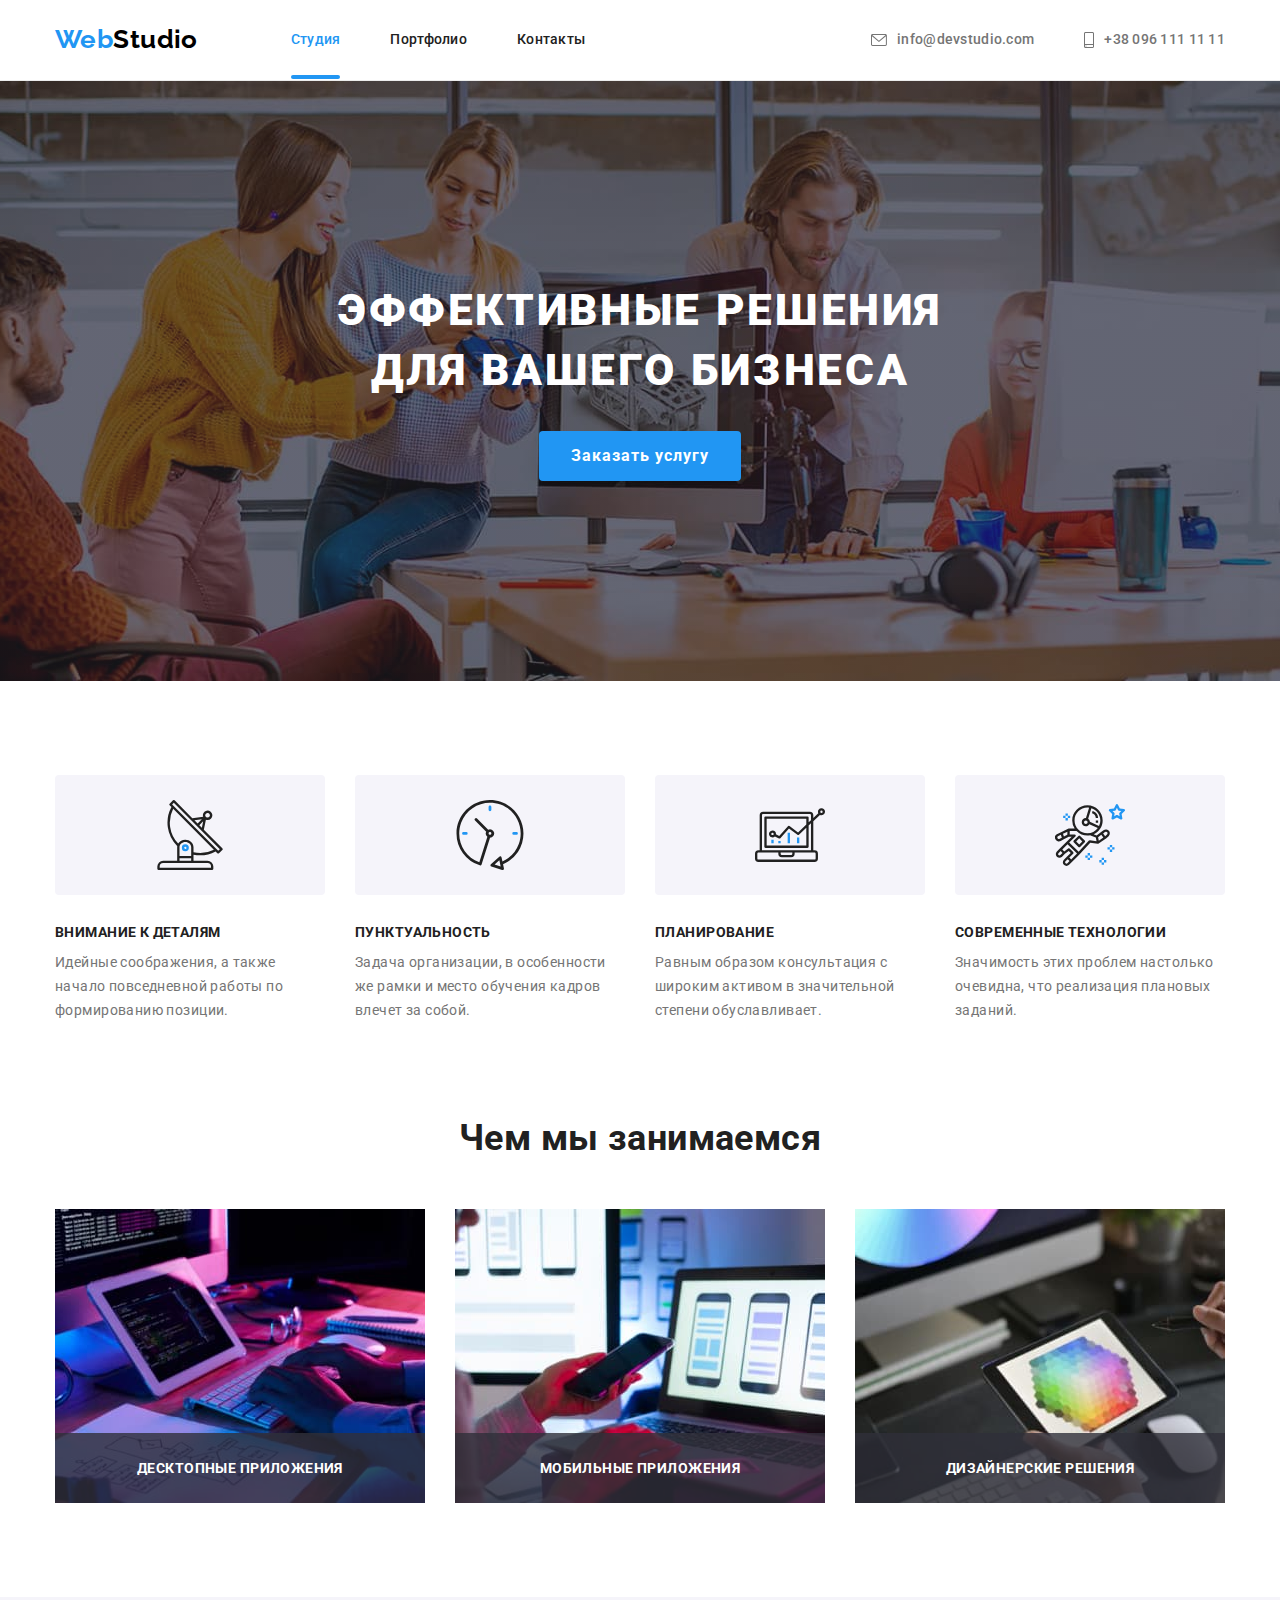
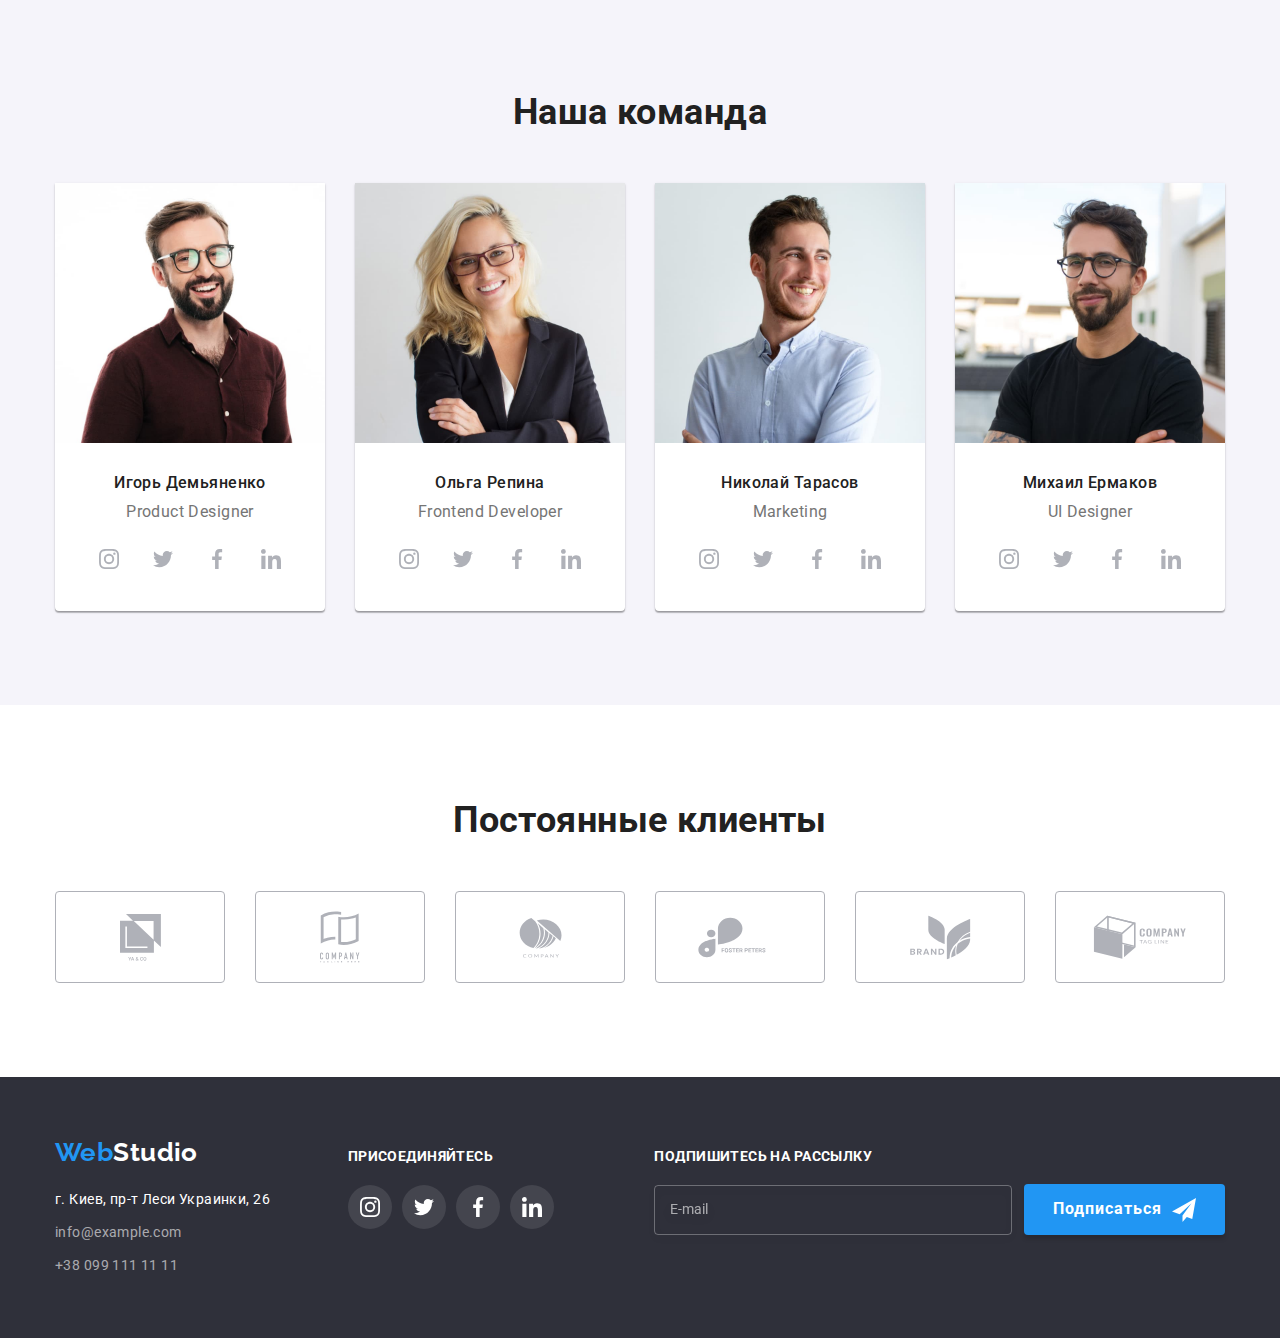
==== commit cde1311e: "modal check finish" ====
--- a/index.html
+++ b/index.html
@@ -435,15 +435,13 @@
                 </label>
 
                 <label class="checkbox">
-                    <input type="checkbox" name="checkbox">
+                    <input type="checkbox" name="checkbox" class="checkbox-input">
+                    <span class="checkbox-svg"></span>
                     <p class="checkbox-text">
                         Соглашаюсь с рассылкой и принимаю <a href="#" class="checkbox-link">Условия договора</a>
                     </p> 
-                </label>
-
+            </label>
                 <button type="submit" class="button button-modal">Отправить</button>   
-
-
             </form>
         </div>
     </div>
--- a/css/styles.css
+++ b/css/styles.css
@@ -620,16 +620,15 @@
   transition: opacity 250ms linear;
   }
 
-/* .backdrop.is-hidden {
+.backdrop.is-hidden {
   opacity: 0;
   pointer-events: none;
   /* visibility: visible; */
   visibility: hidden;
-} */
+} 
 
 .backdrop.is-hidden .modal {
   transform: translate(-50%, -50%) scale(0.5);
-
 }
 
 .modal {
@@ -654,7 +653,6 @@
 
 
 .modal-button-close {
-
   position: absolute;
   top: 8px;
   right: 8px;
@@ -672,15 +670,13 @@
   border-radius: 50%;
 
   background-color: var(--main-background)
-}
-
-.close {
   fill: var(--logo-black);
 
   transition: fill 250ms var(--cubic-bezier-stand);
 }
-.close:hover,
-.close:focus {
+
+.modal-button-close:hover,
+.modal-button-close:focus {
   fill: var(--accent-colour);
 }
 
@@ -697,24 +693,18 @@
   color: var(--secondary-text-color);
 }
 
-
-
-
 .modal-input-cont {
   position: relative;
   margin-top: 4px;
   margin-bottom: 10px;
-
-  transition: fill 250ms var(--cubic-bezier-stand);
-}
-
-.modal-input-cont:hover,
-.modal-input-cont:focus {
+}
+
+.modal-input:focus + .modal-svg,
+.modal-input:hover + .modal-svg {
   fill: var(--accent-colour);
 }
 
-
-.modal-input-cont > input {
+.modal-input {
   font-style: inherit;
   padding: 12px 12px 12px 42px;
   border: 1px solid rgba(33, 33, 33, 0.2);
@@ -732,7 +722,6 @@
   transform: translateY(-50%);
   transition: fill 250ms var(--cubic-bezier-stand);
 }
-
 
 .modal-coment-cont {
   margin-top: 4px;
@@ -755,8 +744,6 @@
   color: rgba(117, 117, 117, 0.5);
 }
 
-
-
 .modal-input:hover,
 .modal-input:focus {
   border-color: var(--accent-colour)
@@ -765,18 +752,55 @@
 .checkbox {
   display: flex;
   justify-content: center;
+  align-items: center;
   line-height: 1.71;
   color: var(--secondary-text-color);
 }
+
+.checkbox-input {
+  /* appearance: none;
+  position: absolute; */
+  left: 54px;
+
+  position: absolute;
+  width: 1px;
+  height: 1px;
+  margin: -1px;
+  border: 0;
+  padding: 0;
+  
+  white-space: nowrap;
+  clip-path: inset(100%);
+  clip: rect(0 0 0 0);
+  overflow: hidden;
+}
+
+.checkbox-svg {
+  position: absolute;
+  left: 54px;
+  width: 16px;
+  height: 15px;
+  background-image: url(../img/uncheck.svg);
+}
+
+.checkbox-input:checked + .checkbox-svg {
+  background-image: url(../img/check.svg);
+  opacity: 1;
+}
+.checkbox-input:focus + .checkbox-svg {
+  background-image: url(../img/uncheck-blue.svg);
+}
+.checkbox-input:checked:focus + .checkbox-svg {
+  background-image: url(../img/check.svg);
+}
+
 .checkbox-link {
   text-decoration: underline;
   color: var(--accent-colour);
 }
 .checkbox-text {
-  margin-left: 8px;
-
-}
-
+  margin-left: 23px;
+}
 
 .button-modal {
   display: block;
@@ -790,9 +814,6 @@
 }
 
 
-
-
-
 /* portfolio */
 /* Фільтр */
 
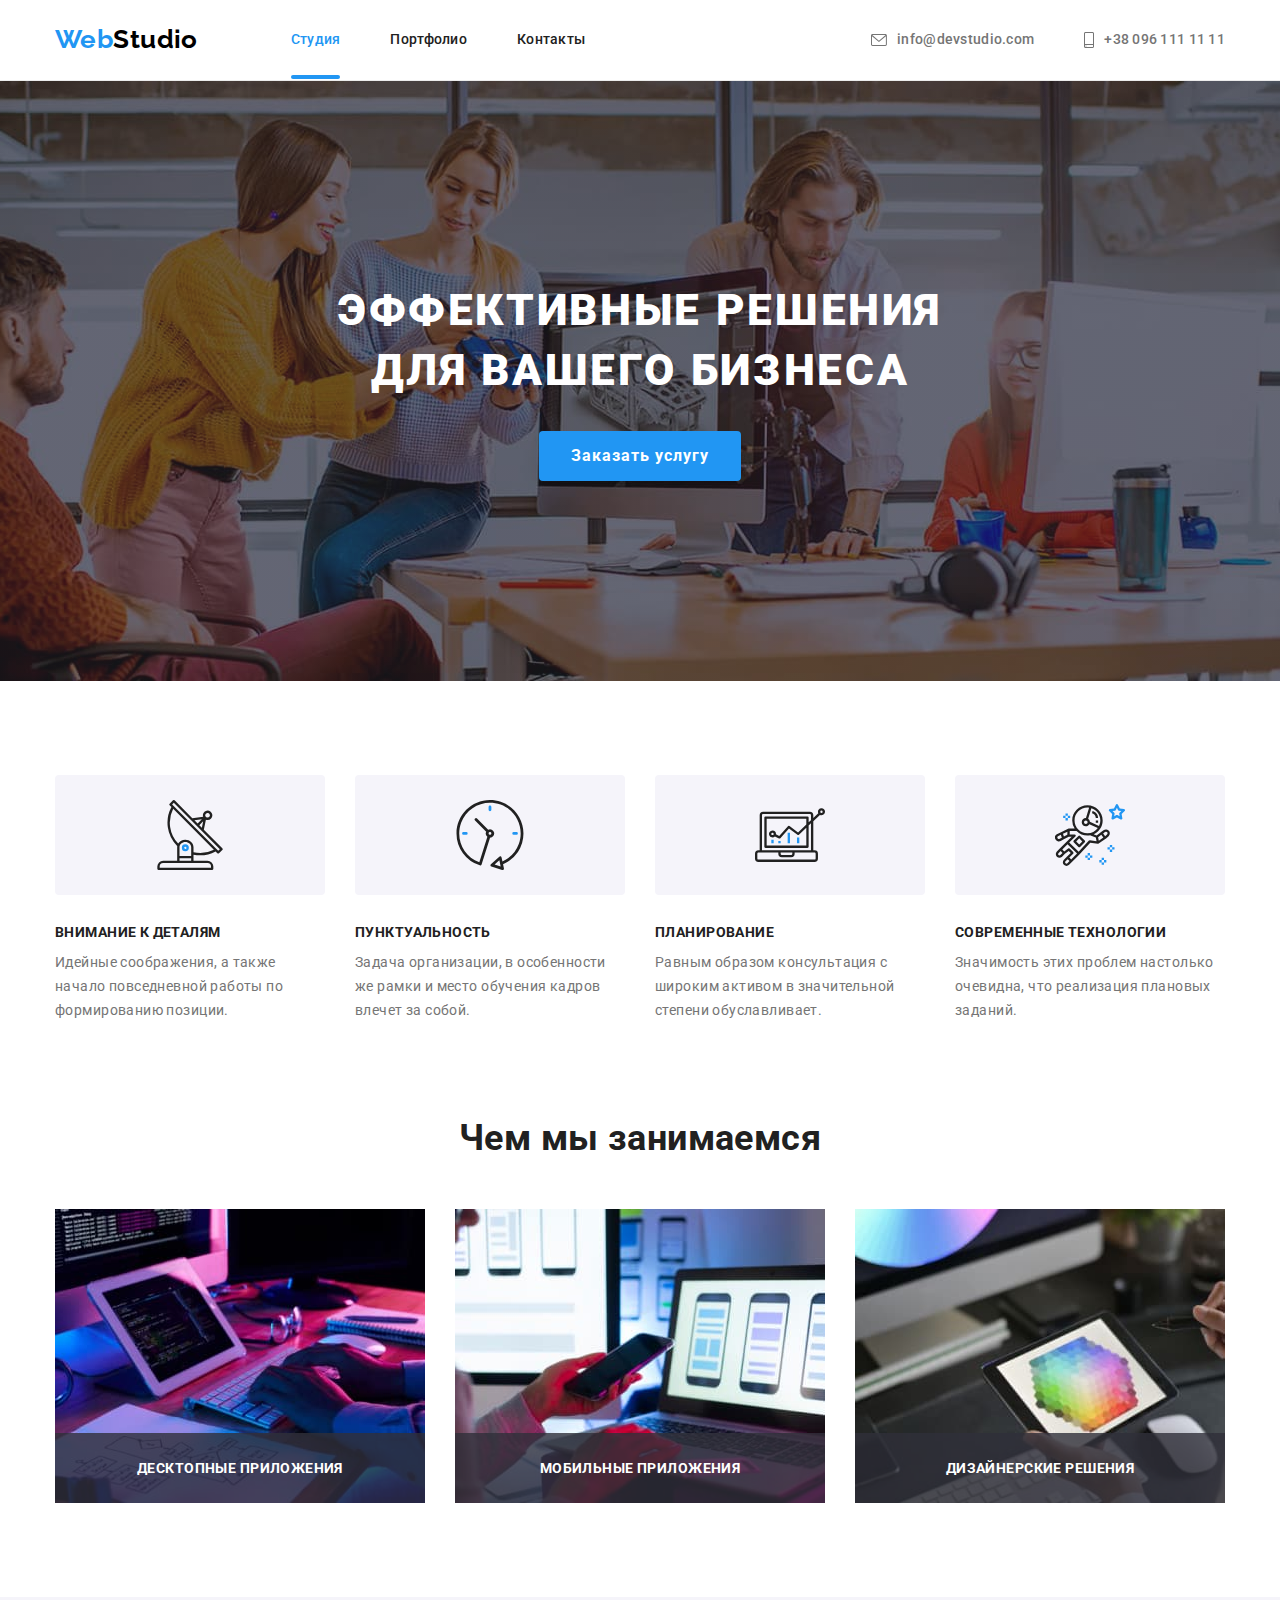
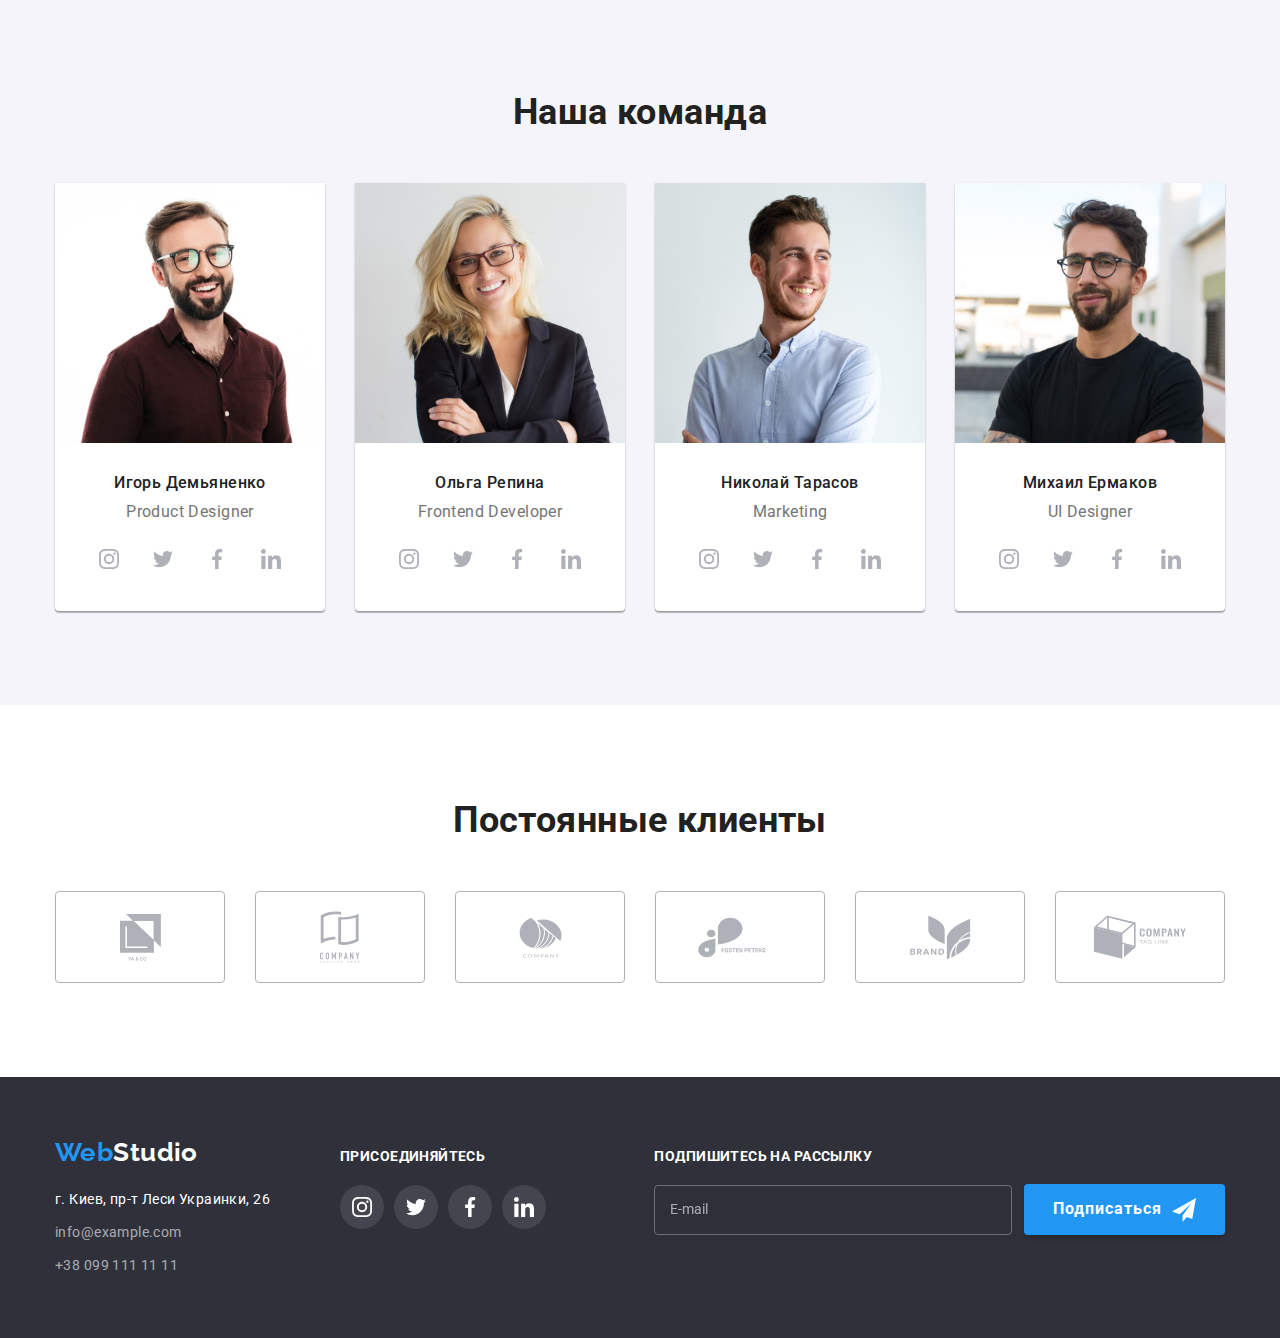
==== commit b0854213: "fixt modal labels" ====
--- a/index.html
+++ b/index.html
@@ -402,45 +402,36 @@
                     <use href="./img/symbol-defs.svg#close"></use>
                 </svg>                
             </button>
-            <h2 class="modal-title">Оставьте свои данные, мы вам перезвоним</h2>
+            <p class="modal-title">Оставьте свои данные, мы вам перезвоним</p>
             <form>
                 <label class="modal-label">Имя
-                    <div class="modal-input-cont" >
-                        <input type="text" name="user-name" class="modal-input">
-                        <svg class="modal-svg" width="18" height="18">
-                            <use href="./img/symbol-defs.svg#person-form"></use>
-                        </svg>
-                    </div>
+                    <input type="text" name="user-name" class="modal-input">
+                    <svg class="modal-svg" width="18" height="18">
+                        <use href="./img/symbol-defs.svg#person-form"></use>
+                    </svg>
                 </label>
                 <label class="modal-label">Телефон
-                    <div class="modal-input-cont" >
-                        <input type="tel" name="user-tel" class="modal-input">
-                        <svg class="modal-svg" width="18" height="18">
-                            <use href="./img/symbol-defs.svg#phone-form"></use>
-                        </svg>
-                    </div>
+                    <input type="tel" name="user-tel" class="modal-input">
+                    <svg class="modal-svg" width="18" height="18">
+                        <use href="./img/symbol-defs.svg#phone-form"></use>
+                    </svg>
                 </label>
                 <label class="modal-label">Почта
-                    <div class="modal-input-cont">
-                        <input type="email" name="user-email" class="modal-input">
-                        <svg class="modal-svg" width="18" height="18">
-                            <use href="./img/symbol-defs.svg#email-form"></use>
-                        </svg>
-                    </div>
+                    <input type="email" name="user-email" class="modal-input">
+                    <svg class="modal-svg" width="18" height="18">
+                        <use href="./img/symbol-defs.svg#email-form"></use>
+                    </svg>
                 </label>
-                <label class="modal-label">Комментарий
-                    <div class="modal-coment-cont">
-                        <textarea name="user-coment" id="user-coment" placeholder="Введите текст" class="textarea-coment modal-input"></textarea>
-                    </div>
+                <label class="modal-label modal-coment">Комментарий
+                    <textarea name="user-coment" id="user-coment" placeholder="Введите текст" class="textarea-coment  cmodal-input"></textarea>
                 </label>
-
                 <label class="checkbox">
                     <input type="checkbox" name="checkbox" class="checkbox-input">
                     <span class="checkbox-svg"></span>
-                    <p class="checkbox-text">
+                    <span class="checkbox-text">
                         Соглашаюсь с рассылкой и принимаю <a href="#" class="checkbox-link">Условия договора</a>
-                    </p> 
-            </label>
+                    </span> 
+                </label>
                 <button type="submit" class="button button-modal">Отправить</button>   
             </form>
         </div>
--- a/css/styles.css
+++ b/css/styles.css
@@ -26,12 +26,6 @@
   --cubic-bezier-stand: cubic-bezier(0.4, 0, 0.2, 1);
 }
 
-/* font-family: 'Raleway',
-sans-serif;
-
-font-family: 'Roboto',
-sans-serif; */
-
 ul {
   list-style: none;
   margin: 0;
@@ -141,10 +135,10 @@
   transition: color 250ms var(--cubic-bezier-stand);
 }
 
-
 .current::after {
-
   content: "";
+  position: absolute;
+  display: inline-block;
 
   width: 100%;
   height: 4px;
@@ -152,9 +146,6 @@
   background-color: var(--accent-colour);
   left: 0;
   bottom: 0;
-
-  position: absolute;
-  display: inline-block;
 }
 
 .nav-link.current {
@@ -195,16 +186,6 @@
   fill: var(--accent-colour);
 }
 
-/* .contacts-link::before {
-  content: "";
-  background-image: url(../img/envelope.svg);
-  background-size: contain;
-  width: 16px;
-  height: 12px;
-  display: inline-block;
-  margin-right: 20px;
-} */
-
 /* HERO */
 
 .hero {
@@ -225,7 +206,6 @@
   background-image: linear-gradient(to right, rgba(47, 48, 58, 0.4),
   rgba(47, 48, 58, 0.4)  
   ), url(../img/Img-bg.jpg)
-
 }
 
 .main-title {
@@ -288,7 +268,6 @@
   font-size: 14px;
   line-height: 1.14;
   text-transform: uppercase;
-
   margin-bottom: 10px;
 }
 
@@ -310,7 +289,6 @@
   margin-bottom: 30px;
 }
 
-
 .secondary-title {
   font-size: 36px;
   line-height: 1.17;
@@ -399,9 +377,8 @@
 .team-social {
   width: 44px;
   height: 44px;
-
-
-}
+}
+
 .team-social:not(:last-child) {
   margin-right: 10px;
 }
@@ -498,7 +475,7 @@
 }
 
 .footer-stbox {
-  margin-right: 93px;
+  margin-right: auto;
 }
 
 .social-strong {
@@ -540,20 +517,8 @@
 .footer-social a:focus {
   background-color: var(--accent-colour);
 }
-/* 
-.team-link > ul {
-  display: flex;
-  margin-right: 32px;
-  margin-left: 32px;
-  margin-bottom: 30px;
-}
-
-.team-social:not(:last-child) {
-  margin-right: 10px;
-} */
 
 /* subscription form */
-
 
 .subscr-form {
   display: flex;
@@ -595,10 +560,7 @@
   margin-left: 10px;
 }
 
-
-
 .span-strong {
-
   line-height: 1.14;
   text-transform: uppercase;
   color: var(--primary-white-color);
@@ -635,9 +597,6 @@
   position: absolute;
   top: 50%;
   left: 50%;
-  /* display: flex; */
-  /* justify-content: flex-end; */
-
   width: 528px;
   min-height: 581px;
   padding: 40px;
@@ -650,7 +609,6 @@
 
   transition: transform 250ms cubic-bezier(.23,.79,.83,.67);
 }
-
 
 .modal-button-close {
   position: absolute;
@@ -683,30 +641,32 @@
 .modal-title {
   text-align: center;
   font-size: 20px;
+  font-weight: 700;
   margin-bottom: 12px;
   }
 
 .modal-label {
+  display: block;
+  position: relative;
+  /* margin-top: 40px; */
+  margin-bottom: 10px;
+
   font-size: 12px;
   line-height: 1.17;
   letter-spacing: 0.01em;
   color: var(--secondary-text-color);
 }
 
-.modal-input-cont {
-  position: relative;
-  margin-top: 4px;
-  margin-bottom: 10px;
-}
-
 .modal-input:focus + .modal-svg,
 .modal-input:hover + .modal-svg {
   fill: var(--accent-colour);
 }
 
 .modal-input {
+  margin-top: 4px;
+
   font-style: inherit;
-  padding: 12px 12px 12px 42px;
+  padding: 11px 11px 11px 42px;
   border: 1px solid rgba(33, 33, 33, 0.2);
   border-radius: 4px;
   width: 100%;
@@ -718,13 +678,11 @@
 .modal-svg {
   position: absolute;
   left: 12px;
-  top: 50%;
-  transform: translateY(-50%);
+  bottom: 11px;
   transition: fill 250ms var(--cubic-bezier-stand);
 }
 
-.modal-coment-cont {
-  margin-top: 4px;
+.modal-coment {
   margin-bottom: 20px;
 }
 
@@ -787,10 +745,10 @@
   background-image: url(../img/check.svg);
   opacity: 1;
 }
-.checkbox-input:focus + .checkbox-svg {
+.checkbox-input:focus-visible + .checkbox-svg {
   background-image: url(../img/uncheck-blue.svg);
 }
-.checkbox-input:checked:focus + .checkbox-svg {
+.checkbox-input:checked:focus-visible + .checkbox-svg {
   background-image: url(../img/check.svg);
 }
 
@@ -934,11 +892,9 @@
 }
 
 /* Текс і фон окремі при ховері */
-
 /* .project-overlay {
   opacity: 0;
-  transition: opacity 500ms cubic-bezier(0.4, 0, 0.2, 1);
-}
+  transition: opacity 500ms cubic-bezier(0.4, 0, 0.2, 1);}
 .project-link:hover .project-overlay {
   opacity: 1;
 } */
